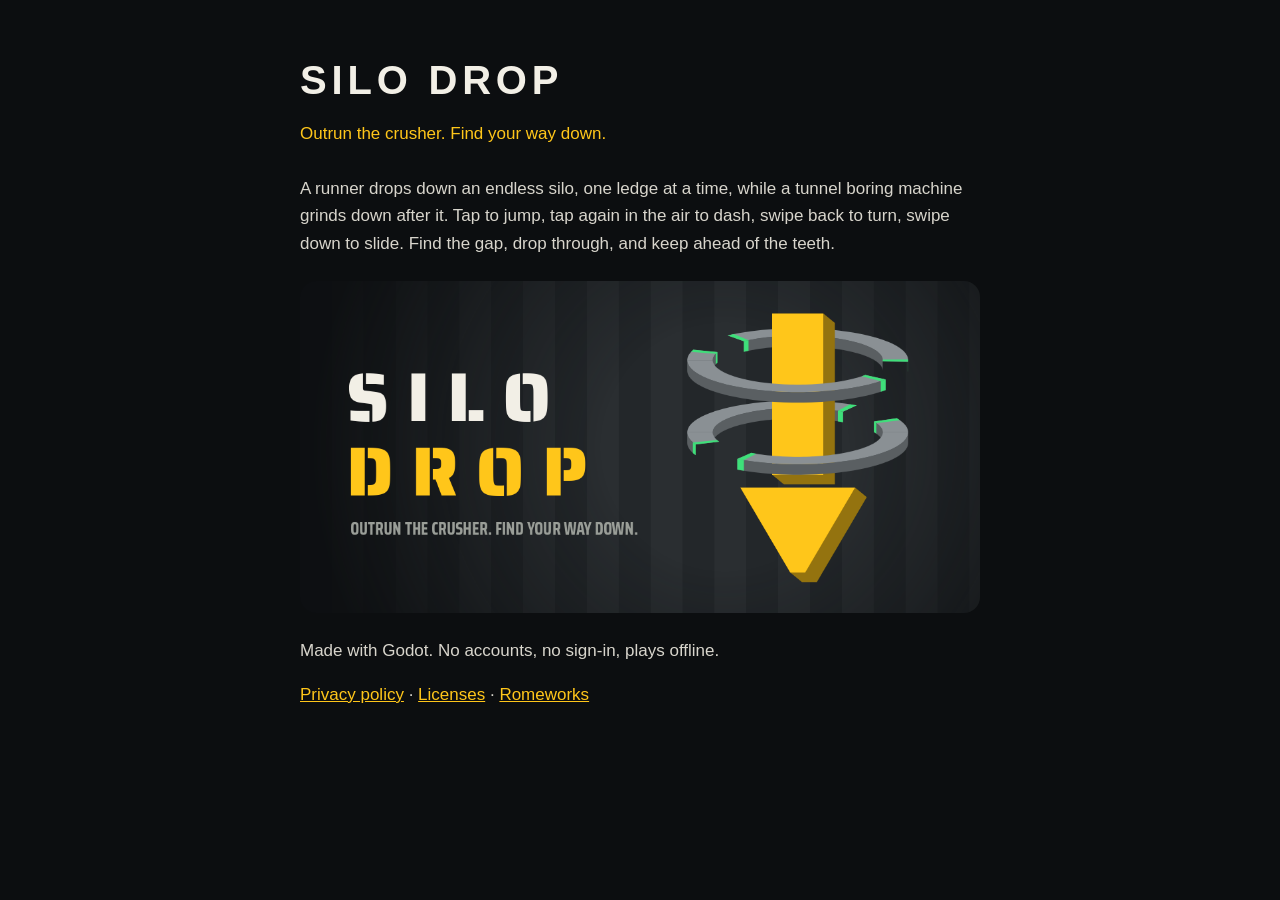
==== silo-drop/index.html @ 6fa35ae4 "Add Silo Drop: its page, privacy policy and licenses silo-drop/ is copied from docs/ in the silo-dro" ====
<!doctype html>
<html lang="en">
<head>
<meta charset="utf-8">
<meta name="viewport" content="width=device-width, initial-scale=1">
<title>Silo Drop</title>
<meta name="description" content="Silo Drop: a one-thumb endless descent. Outrun the crusher and find your way down.">
<style>
  body { margin: 0; padding: 48px 20px 64px; background: #0c0e10; color: #f2efe6;
         font: 17px/1.6 -apple-system, "Segoe UI", Roboto, "Noto Sans", sans-serif; }
  main { max-width: 680px; margin: 0 auto; }
  h1 { font-size: 40px; margin: 0 0 8px; letter-spacing: 0.12em; }
  .tag { color: #ffc61a; margin: 0 0 28px; }
  p { color: #d8d5cc; }
  a { color: #ffc61a; }
  img { max-width: 100%; border-radius: 16px; display: block; margin: 24px 0; }
</style>
</head>
<body>
<main>
  <h1>SILO DROP</h1>
  <p class="tag">Outrun the crusher. Find your way down.</p>
  <p>A runner drops down an endless silo, one ledge at a time, while a tunnel
  boring machine grinds down after it. Tap to jump, tap again in the air to
  dash, swipe back to turn, swipe down to slide. Find the gap, drop through,
  and keep ahead of the teeth.</p>
  <img src="feature.png" alt="Silo Drop: an arrow dropping through the gaps of two rings" width="680">
  <p>Made with Godot. No accounts, no sign-in, plays offline.</p>
  <p><a href="privacy.html">Privacy policy</a> · <a href="licenses.html">Licenses</a> · <a href="../">Romeworks</a></p>
</main>
</body>
</html>
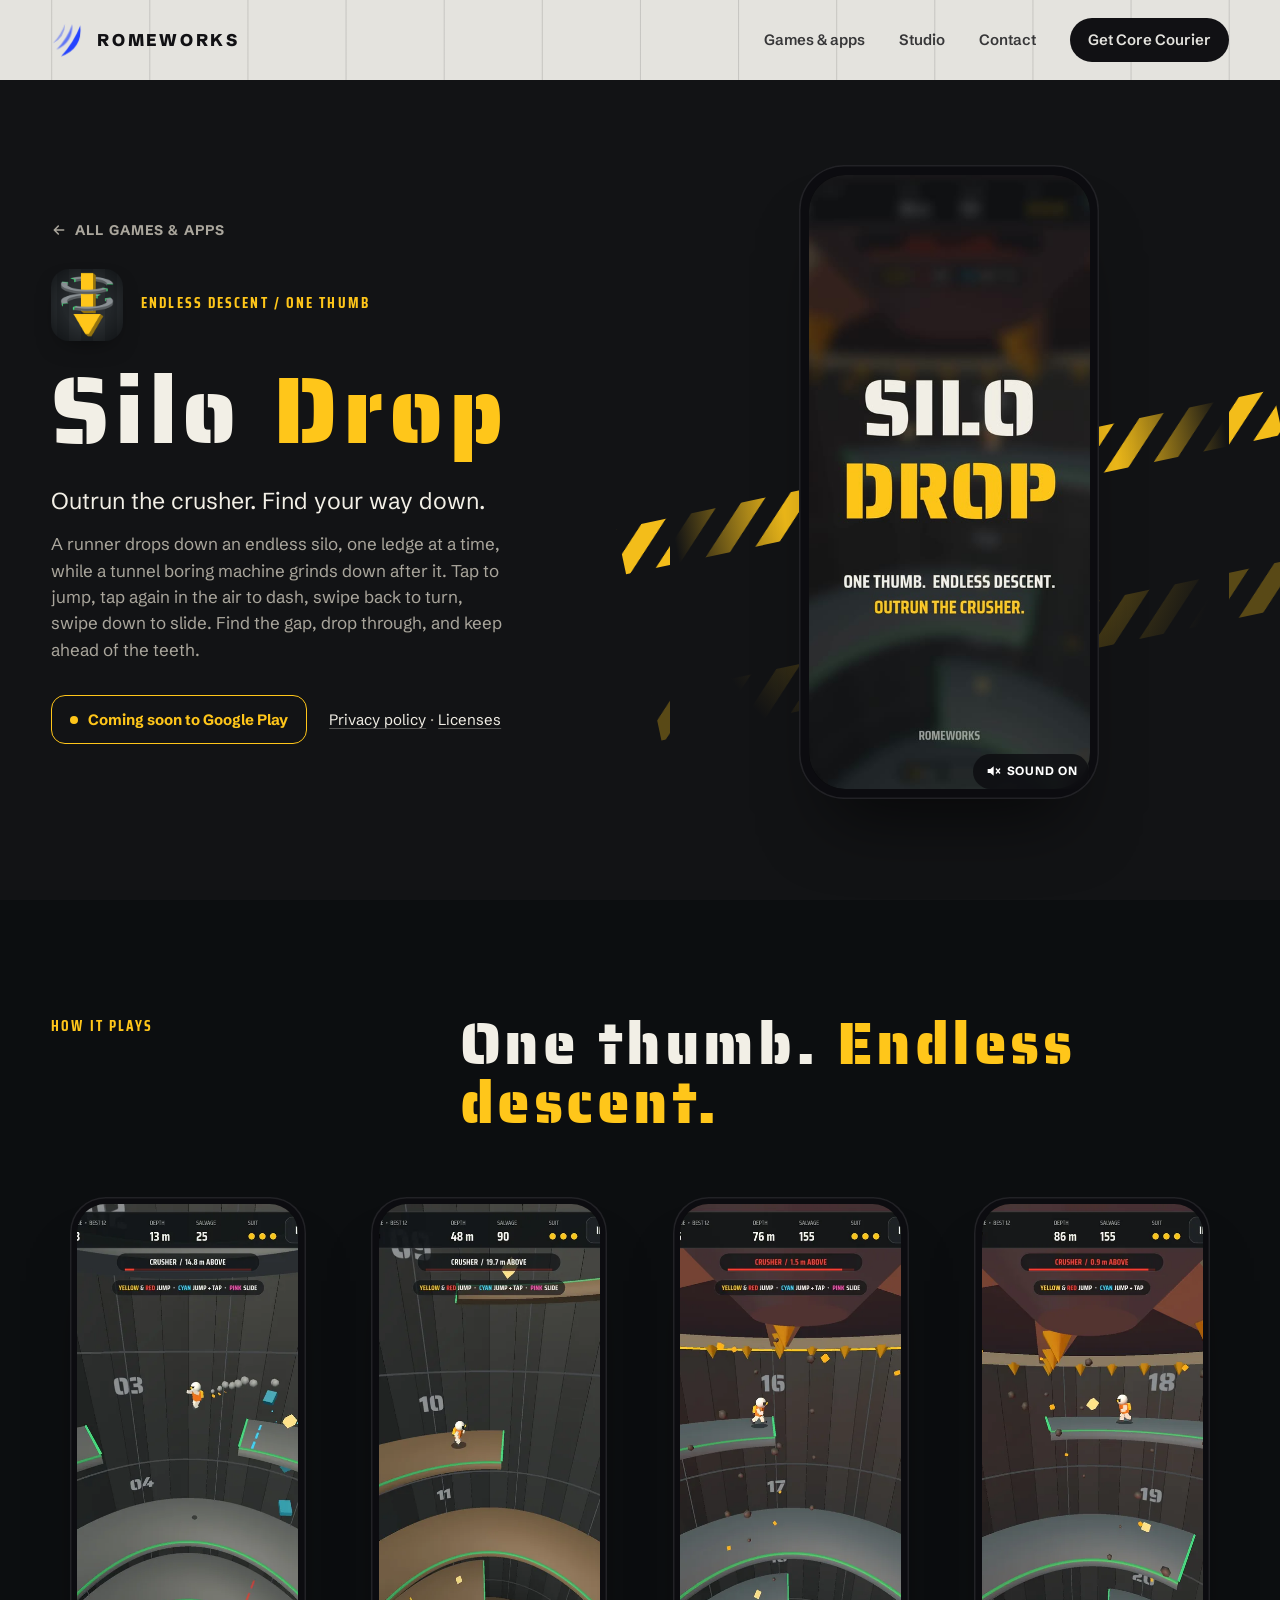
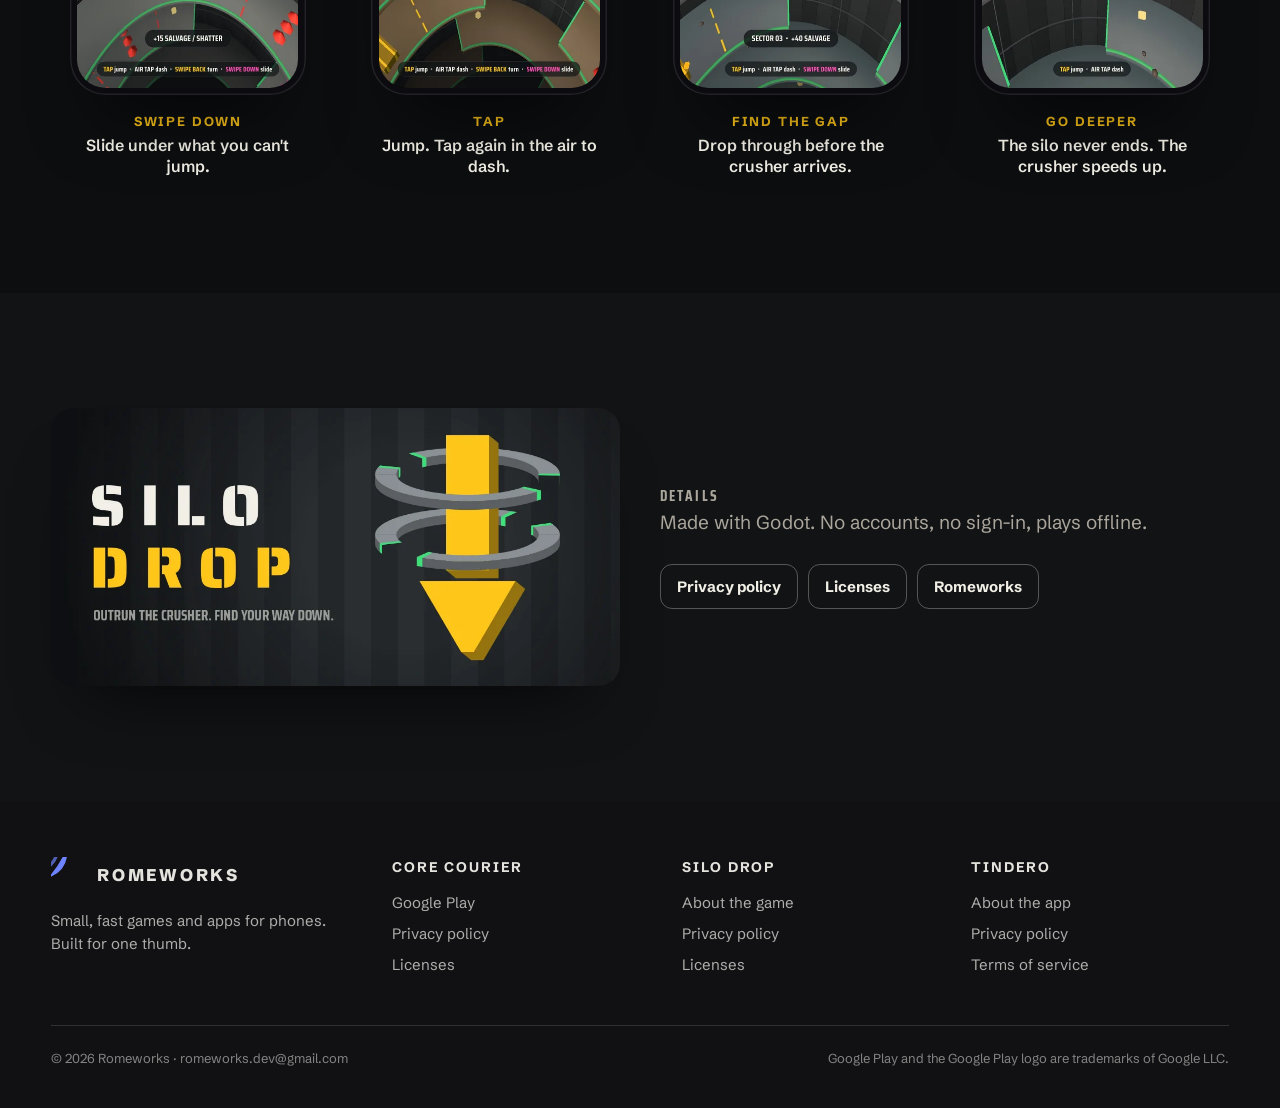
==== commit 5226487b: "Redesign the Romeworks site: Concrete & Cobalt studio look New homepage with an animated hero, Core " ====
--- a/silo-drop/index.html
+++ b/silo-drop/index.html
@@ -5,28 +5,173 @@
 <meta name="viewport" content="width=device-width, initial-scale=1">
 <title>Silo Drop</title>
 <meta name="description" content="Silo Drop: a one-thumb endless descent. Outrun the crusher and find your way down.">
-<style>
-  body { margin: 0; padding: 48px 20px 64px; background: #0c0e10; color: #f2efe6;
-         font: 17px/1.6 -apple-system, "Segoe UI", Roboto, "Noto Sans", sans-serif; }
-  main { max-width: 680px; margin: 0 auto; }
-  h1 { font-size: 40px; margin: 0 0 8px; letter-spacing: 0.12em; }
-  .tag { color: #ffc61a; margin: 0 0 28px; }
-  p { color: #d8d5cc; }
-  a { color: #ffc61a; }
-  img { max-width: 100%; border-radius: 16px; display: block; margin: 24px 0; }
-</style>
+<link rel="canonical" href="https://romeworks.github.io/silo-drop/">
+<meta name="theme-color" content="#121315">
+<link rel="icon" href="../assets/img/sd/icon.png" type="image/png">
+<meta property="og:type" content="website">
+<meta property="og:site_name" content="Romeworks">
+<meta property="og:title" content="Silo Drop: outrun the crusher">
+<meta property="og:description" content="A one-thumb endless descent. Find the gap, drop through, and keep ahead of the teeth. Coming soon to Google Play.">
+<meta property="og:url" content="https://romeworks.github.io/silo-drop/">
+<meta property="og:image" content="https://romeworks.github.io/assets/img/og-silo-drop.png">
+<meta property="og:image:width" content="1200">
+<meta property="og:image:height" content="630">
+<meta name="twitter:card" content="summary_large_image">
+<link rel="stylesheet" href="../assets/site.css">
+<script src="../assets/site.js" defer></script>
 </head>
 <body>
-<main>
-  <h1>SILO DROP</h1>
-  <p class="tag">Outrun the crusher. Find your way down.</p>
-  <p>A runner drops down an endless silo, one ledge at a time, while a tunnel
-  boring machine grinds down after it. Tap to jump, tap again in the air to
-  dash, swipe back to turn, swipe down to slide. Find the gap, drop through,
-  and keep ahead of the teeth.</p>
-  <img src="feature.png" alt="Silo Drop: an arrow dropping through the gaps of two rings" width="680">
-  <p>Made with Godot. No accounts, no sign-in, plays offline.</p>
-  <p><a href="privacy.html">Privacy policy</a> · <a href="licenses.html">Licenses</a> · <a href="../">Romeworks</a></p>
+<svg width="0" height="0" style="position:absolute" aria-hidden="true">
+  <symbol id="mark" viewBox="112 112 288 300">
+    <path fill="currentColor" fill-opacity="0.42" d="M230 125Q229 239 127 290Q197 219 230 125Z"/>
+    <path fill="currentColor" fill-opacity="0.68" d="M292 130Q299 283 158 343Q250 252 292 130Z"/>
+    <path fill="currentColor" d="M360 140Q381 334 197 400Q303 286 360 140Z"/>
+  </symbol>
+  <symbol id="arrow" viewBox="0 0 24 24">
+    <path d="M5 12h13M13 6l6 6-6 6" fill="none" stroke="currentColor" stroke-width="2.4" stroke-linecap="round" stroke-linejoin="round"/>
+  </symbol>
+  <symbol id="sound-off" viewBox="0 0 24 24">
+    <path d="M4 9h4l5-4v14l-5-4H4z" fill="currentColor"/><path d="M17 9l5 6M22 9l-5 6" stroke="currentColor" stroke-width="2" stroke-linecap="round"/>
+  </symbol>
+  <symbol id="sound-on" viewBox="0 0 24 24">
+    <path d="M4 9h4l5-4v14l-5-4H4z" fill="currentColor"/><path d="M16.5 8.5a5 5 0 0 1 0 7M19 6a8.5 8.5 0 0 1 0 12" fill="none" stroke="currentColor" stroke-width="2" stroke-linecap="round"/>
+  </symbol>
+</svg>
+
+<header class="nav">
+  <div class="wrap">
+    <a class="brand" href="../" aria-label="Romeworks home">
+      <svg class="mark mark-anim" viewBox="112 112 288 300" aria-hidden="true">
+        <path fill="currentColor" fill-opacity="0.42" d="M230 125Q229 239 127 290Q197 219 230 125Z"/>
+        <path fill="currentColor" fill-opacity="0.68" d="M292 130Q299 283 158 343Q250 252 292 130Z"/>
+        <path fill="currentColor" d="M360 140Q381 334 197 400Q303 286 360 140Z"/>
+      </svg>ROMEWORKS</a>
+    <button class="menu-btn" aria-label="Menu" aria-expanded="false" aria-controls="links"><i></i></button>
+    <nav class="links" id="links" aria-label="Main">
+      <a href="../#work">Games &amp; apps</a>
+      <a href="../#studio">Studio</a>
+      <a href="../#contact">Contact</a>
+      <a class="pill" href="https://play.google.com/store/apps/details?id=core.courier">Get Core Courier</a>
+    </nav>
+  </div>
+</header>
+
+<main class="theme-sd">
+<section class="page-hero">
+  <div class="wrap">
+    <div class="p-copy">
+      <a class="back rise" href="../#silo-drop"><svg aria-hidden="true"><use href="#arrow"/></svg>All games &amp; apps</a>
+      <div class="p-head rise" style="--d:.1s">
+        <img class="p-icon" src="../assets/img/sd/icon.png" alt="Silo Drop icon" width="72" height="72">
+        <p class="p-kicker">Endless descent / One thumb</p>
+      </div>
+      <h1 class="p-title rise" style="--d:.18s;margin-top:22px">Silo <span>Drop</span></h1>
+      <p class="p-lede rise" style="--d:.28s">Outrun the crusher. Find your way down.</p>
+      <p class="p-body rise" style="--d:.36s">A runner drops down an endless silo, one ledge at a time, while a tunnel
+        boring machine grinds down after it. Tap to jump, tap again in the air to
+        dash, swipe back to turn, swipe down to slide. Find the gap, drop through,
+        and keep ahead of the teeth.</p>
+      <div class="p-actions rise" style="--d:.46s">
+        <span class="soon-pill">Coming soon to Google Play</span>
+        <p class="p-links"><a href="privacy.html">Privacy policy</a> · <a href="licenses.html">Licenses</a></p>
+      </div>
+    </div>
+    <div class="p-media">
+      <div class="hazard"></div><div class="hazard two"></div>
+      <div class="phone rise" style="--w:300px;--d:.2s">
+        <div class="screen">
+          <video id="sd-trailer" muted loop playsinline preload="metadata" poster="../assets/img/sd/trailer-poster.jpg" data-inview aria-label="Silo Drop trailer">
+            <source src="../assets/video/silo-drop-trailer.mp4" type="video/mp4">
+          </video>
+        </div>
+        <button class="sound" data-sound="sd-trailer" aria-pressed="false">
+          <svg class="off-icon" aria-hidden="true"><use href="#sound-off"/></svg><svg class="on-icon" aria-hidden="true"><use href="#sound-on"/></svg><span class="label">Sound on</span>
+        </button>
+      </div>
+    </div>
+  </div>
+</section>
+
+<section class="band" style="--b-bg:#0c0e10">
+  <div class="wrap">
+    <header class="band-head" data-reveal>
+      <p class="p-kicker">How it plays</p>
+      <h2>One thumb. <span>Endless descent.</span></h2>
+    </header>
+    <div class="gallery" style="--n:4">
+      <figure data-reveal style="--d:0s">
+        <div class="phone"><div class="screen"><img src="../assets/img/sd/ledge.webp" alt="The runner on a ledge, with a sign that says swipe to slide" width="540" height="960" loading="lazy"></div></div>
+        <figcaption><b>Swipe down</b>Slide under what you can't jump.</figcaption>
+      </figure>
+      <figure data-reveal style="--d:.08s">
+        <div class="phone"><div class="screen"><img src="../assets/img/sd/jump.webp" alt="The runner mid-jump, with a sign that says tap to jump" width="540" height="960" loading="lazy"></div></div>
+        <figcaption><b>Tap</b>Jump. Tap again in the air to dash.</figcaption>
+      </figure>
+      <figure data-reveal style="--d:.16s">
+        <div class="phone"><div class="screen"><img src="../assets/img/sd/crusher.webp" alt="The crusher's teeth grinding down the silo above the runner" width="540" height="960" loading="lazy"></div></div>
+        <figcaption><b>Find the gap</b>Drop through before the crusher arrives.</figcaption>
+      </figure>
+      <figure data-reveal style="--d:.24s">
+        <div class="phone"><div class="screen"><img src="../assets/img/sd/teeth.webp" alt="The runner deep in the silo with the crusher close behind" width="540" height="960" loading="lazy"></div></div>
+        <figcaption><b>Go deeper</b>The silo never ends. The crusher speeds up.</figcaption>
+      </figure>
+    </div>
+  </div>
+</section>
+
+<section class="band" style="--b-bg:#121315">
+  <div class="wrap closing">
+    <img class="banner" data-reveal src="../assets/img/sd/feature.webp" alt="Silo Drop: an arrow dropping through the gaps of two rings" width="1024" height="500" loading="lazy">
+    <div data-reveal style="--d:.1s">
+      <p class="p-kicker">Details</p>
+      <p>Made with Godot. No accounts, no sign-in, plays offline.</p>
+      <div class="links-row">
+        <a href="privacy.html">Privacy policy</a>
+        <a href="licenses.html">Licenses</a>
+        <a href="../">Romeworks</a>
+      </div>
+    </div>
+  </div>
+</section>
 </main>
+
+<footer class="foot">
+  <div class="wrap">
+    <div class="top">
+      <div>
+        <a class="brand" href="../"><svg class="mark" viewBox="112 112 288 300" aria-hidden="true"><use href="#mark"/></svg>ROMEWORKS</a>
+        <p style="margin:16px 0 0;max-width:34ch">Small, fast games and apps for phones. Built for one thumb.</p>
+      </div>
+      <div>
+        <h3>Core Courier</h3>
+        <ul>
+          <li><a href="https://play.google.com/store/apps/details?id=core.courier">Google Play</a></li>
+          <li><a href="https://romeonombrejr.github.io/core-courier-site/privacy.html">Privacy policy</a></li>
+          <li><a href="https://romeonombrejr.github.io/core-courier-site/licenses.html">Licenses</a></li>
+        </ul>
+      </div>
+      <div>
+        <h3>Silo Drop</h3>
+        <ul>
+          <li><a href="./">About the game</a></li>
+          <li><a href="privacy.html">Privacy policy</a></li>
+          <li><a href="licenses.html">Licenses</a></li>
+        </ul>
+      </div>
+      <div>
+        <h3>Tindero</h3>
+        <ul>
+          <li><a href="../tindero/">About the app</a></li>
+          <li><a href="../tindero/privacy.html">Privacy policy</a></li>
+          <li><a href="../tindero/terms.html">Terms of service</a></li>
+        </ul>
+      </div>
+    </div>
+    <div class="legal">
+      <span>© <span data-year>2026</span> Romeworks · <a href="mailto:romeworks.dev@gmail.com">romeworks.dev@gmail.com</a></span>
+      <span>Google Play and the Google Play logo are trademarks of Google LLC.</span>
+    </div>
+  </div>
+</footer>
 </body>
 </html>
--- a/assets/site.css
+++ b/assets/site.css
@@ -0,0 +1,441 @@
+/* Romeworks studio site. Concrete & Cobalt; each product card wears its own palette. */
+@import url("fonts/fonts.css");
+
+:root {
+  --bg: #e4e3de;
+  --bg-2: #d8d7d1;
+  --ink: #111114;
+  --muted: #4f4f57;
+  --line: rgba(17, 17, 20, 0.14);
+  --line-2: rgba(17, 17, 20, 0.3);
+  --cobalt: #2443ff;
+  --cobalt-deep: #1a30d6;
+  --font: "Schibsted Grotesk", system-ui, -apple-system, "Segoe UI", Roboto, sans-serif;
+  --pad: clamp(16px, 4vw, 56px);
+  --nav-h: 80px;
+  --ticker-h: 64px;
+  --ease: cubic-bezier(0.2, 0.7, 0.1, 1);
+  color-scheme: light;
+}
+
+* { box-sizing: border-box; }
+html { scroll-behavior: smooth; scroll-padding-top: var(--nav-h); -webkit-text-size-adjust: 100%; }
+body { margin: 0; background: var(--bg); color: var(--ink); font: 17px/1.55 var(--font); overflow-x: hidden; }
+img, video, svg { display: block; max-width: 100%; }
+a { color: inherit; }
+button { font: inherit; color: inherit; }
+::selection { background: var(--cobalt); color: #fff; }
+:focus-visible { outline: 3px solid var(--cobalt); outline-offset: 3px; border-radius: 6px; }
+.sr-only { position: absolute; width: 1px; height: 1px; overflow: hidden; clip: rect(0 0 0 0); white-space: nowrap; }
+
+/* Swiss column rules behind everything on concrete. */
+body::before { content: ""; position: fixed; inset: 0; z-index: -1; pointer-events: none;
+  background: linear-gradient(90deg, var(--line) 1px, transparent 1px) var(--pad) 0 / calc((100% - 2 * var(--pad)) / 12) 100%; }
+@media (max-width: 700px) {
+  body::before { background-size: calc((100% - 2 * var(--pad)) / 4) 100%; }
+}
+
+.wrap { width: 100%; max-width: 1440px; margin: 0 auto; padding: 0 var(--pad); }
+
+/* ---------- Mark ---------- */
+.mark path { transform-box: fill-box; transform-origin: 0% 100%; }
+.mark-anim path { animation: swipe 0.75s var(--ease) both; }
+.mark-anim path:nth-child(1) { animation-delay: 0.05s; }
+.mark-anim path:nth-child(2) { animation-delay: 0.14s; }
+.mark-anim path:nth-child(3) { animation-delay: 0.23s; }
+@keyframes swipe { from { opacity: 0; transform: translate(-40%, 30%) scale(0.4) rotate(-12deg); } }
+
+/* ---------- Nav ---------- */
+.nav { position: sticky; top: 0; z-index: 50; height: var(--nav-h); transition: background 0.3s, box-shadow 0.3s; }
+.nav .wrap { height: 100%; display: flex; align-items: center; justify-content: space-between; gap: 24px; }
+.nav.scrolled { background: rgba(228, 227, 222, 0.86); backdrop-filter: blur(14px); -webkit-backdrop-filter: blur(14px);
+  box-shadow: 0 1px 0 var(--line); }
+.brand { display: flex; align-items: center; gap: 12px; text-decoration: none; font-weight: 800; font-size: 17px; letter-spacing: 0.16em; }
+.brand .mark { width: 34px; height: 36px; color: var(--cobalt); }
+.links { display: flex; align-items: center; gap: 34px; font-weight: 600; font-size: 15px; }
+.links a { text-decoration: none; opacity: 0.82; position: relative; }
+.links a:not(.pill)::after { content: ""; position: absolute; left: 0; right: 0; bottom: -4px; height: 2px; background: var(--cobalt);
+  transform: scaleX(0); transform-origin: left; transition: transform 0.35s var(--ease); }
+.links a:not(.pill):hover { opacity: 1; }
+.links a:not(.pill):hover::after { transform: scaleX(1); }
+.pill { opacity: 1 !important; background: var(--ink); color: var(--bg); padding: 10px 18px; border-radius: 999px; transition: background 0.25s; }
+.pill:hover { background: var(--cobalt); color: #fff; }
+.menu-btn { display: none; width: 44px; height: 44px; border-radius: 12px; border: 1.5px solid var(--line-2); background: transparent;
+  align-items: center; justify-content: center; cursor: pointer; }
+.menu-btn i, .menu-btn i::before { display: block; width: 18px; height: 2px; background: var(--ink); transition: transform 0.3s var(--ease); }
+.menu-btn i { position: relative; transform: translateY(-3px); }
+.menu-btn i::before { content: ""; position: absolute; top: 6px; }
+.nav.open .menu-btn i { transform: rotate(45deg); }
+.nav.open .menu-btn i::before { transform: translateY(-6px) rotate(-90deg); }
+@media (max-width: 860px) {
+  :root { --nav-h: 68px; }
+  .menu-btn { display: flex; }
+  .links { position: absolute; top: var(--nav-h); left: 0; right: 0; flex-direction: column; align-items: stretch; gap: 0;
+    padding: 8px var(--pad) 20px; background: rgba(228, 227, 222, 0.97); backdrop-filter: blur(14px); -webkit-backdrop-filter: blur(14px);
+    box-shadow: 0 12px 24px -16px rgba(0, 0, 0, 0.3); font-size: 20px;
+    opacity: 0; visibility: hidden; transform: translateY(-8px); transition: opacity 0.25s, transform 0.3s var(--ease), visibility 0.3s; }
+  .links a { padding: 14px 0; border-bottom: 1px solid var(--line); }
+  .links .pill { margin-top: 16px; text-align: center; border-bottom: 0; }
+  .nav.open { background: rgba(228, 227, 222, 0.97); }
+  .nav.open .links { opacity: 1; visibility: visible; transform: none; }
+}
+
+/* ---------- Buttons ---------- */
+.btn { display: inline-flex; align-items: center; gap: 12px; padding: 14px 22px; border-radius: 16px; font-weight: 700; font-size: 17px;
+  text-decoration: none; transition: transform 0.25s var(--ease), background 0.25s, box-shadow 0.25s; }
+.btn:hover { transform: translateY(-2px); }
+.btn .arrow { width: 18px; height: 18px; transition: transform 0.25s var(--ease); }
+.btn:hover .arrow { transform: translateX(4px); }
+.btn img { width: 36px; height: 36px; border-radius: 9px; }
+.btn-primary { background: var(--cobalt); color: #fff; padding: 12px 22px 12px 12px; box-shadow: 0 12px 28px -14px rgba(36, 67, 255, 0.8); }
+.btn-primary:hover { background: var(--cobalt-deep); }
+.btn-ghost { border: 1.5px solid var(--line-2); }
+.btn-ghost:hover { border-color: var(--ink); }
+
+/* ---------- Phones ---------- */
+.phone { --w: 260px; position: relative; width: var(--w); aspect-ratio: 9 / 19; padding: calc(var(--w) * 0.032);
+  border-radius: calc(var(--w) * 0.15); background: #0c0c10;
+  box-shadow: 0 50px 70px -34px rgba(0, 0, 0, 0.6), inset 0 0 0 1.5px rgba(255, 255, 255, 0.09); }
+.phone > .screen { position: relative; width: 100%; height: 100%; overflow: hidden; border-radius: calc(var(--w) * 0.12); background: #000; }
+.screen > img, .screen > video { position: absolute; inset: 0; width: 100%; height: 100%; object-fit: cover; }
+.chip { position: absolute; left: 50%; bottom: -20px; transform: translateX(-50%); white-space: nowrap; display: inline-flex; align-items: center;
+  gap: 8px; padding: 6px 14px 6px 6px; border-radius: 999px; font-weight: 700; font-size: 12px; letter-spacing: 0.1em; text-transform: uppercase;
+  background: var(--ink); color: var(--bg); box-shadow: 0 10px 24px -10px rgba(0, 0, 0, 0.5); }
+.chip img { width: 24px; height: 24px; border-radius: 7px; }
+.chip.live { background: var(--cobalt); color: #fff; }
+
+/* ---------- Hero ---------- */
+.hero { position: relative; }
+.hero .wrap { display: grid; grid-template-columns: 0.95fr 1.15fr; gap: 16px; align-items: center;
+  min-height: clamp(600px, calc(var(--vh, 100svh) - var(--nav-h) - var(--ticker-h)), 860px); padding-top: 8px; padding-bottom: 40px; }
+.eyebrow { display: inline-flex; align-items: center; gap: 12px; margin: 0; font-weight: 700; font-size: 13px; letter-spacing: 0.18em;
+  text-transform: uppercase; color: var(--muted); }
+.eyebrow::before { content: ""; width: 30px; height: 2px; background: var(--cobalt); }
+.hero h1 { font-weight: 900; font-size: clamp(58px, 7vw, 104px); line-height: 0.9; letter-spacing: -0.05em; margin: 22px 0 26px; }
+.hero h1 .line { display: block; overflow: hidden; padding-bottom: 0.06em; }
+.hero h1 .line > span { display: block; animation: lineUp 1s var(--ease) both; animation-delay: var(--d, 0s); }
+.hero h1 em { font-style: normal; color: var(--cobalt); white-space: nowrap; }
+@keyframes lineUp { from { transform: translateY(105%); } }
+.lede { font-size: 20px; line-height: 1.5; max-width: 31ch; margin: 0; color: var(--muted); }
+.ctas { display: flex; flex-wrap: wrap; gap: 14px; margin-top: 36px; }
+.rise { animation: rise 0.9s var(--ease) both; animation-delay: var(--d, 0s); }
+@keyframes rise { from { opacity: 0; transform: translateY(24px); } }
+
+.stage { position: relative; height: 620px; }
+.stage .block { position: absolute; left: 50%; top: 150px; width: 560px; height: 470px; margin-left: -280px; background: var(--cobalt);
+  transform-origin: 50% 100%; animation: grow 1.1s var(--ease) 0.25s both; }
+@keyframes grow { from { transform: scaleY(0); } }
+.layer { position: absolute; transform: translate3d(calc(var(--mx, 0) * var(--depth, 10px)), calc(var(--my, 0) * var(--depth, 10px)), 0);
+  transition: transform 0.6s var(--ease); }
+.layer .phone { animation: phoneIn 1.1s var(--ease) both, float 6s ease-in-out infinite; animation-delay: var(--d, 0s), calc(var(--d, 0s) + 1.1s); }
+@keyframes phoneIn { from { opacity: 0; translate: 0 80px; } }
+@keyframes float { 50% { translate: 0 -10px; } }
+.layer.sd { left: 18px; top: 118px; --depth: 14px; }
+.layer.sd .phone { --w: 222px; rotate: -5deg; --d: 0.35s; }
+.layer.cc { left: 50%; top: 12px; margin-left: -126px; z-index: 3; --depth: 6px; }
+.layer.cc .phone { --w: 252px; --d: 0.2s; }
+.layer.td { right: 18px; top: 66px; --depth: 18px; }
+.layer.td .phone { --w: 222px; rotate: 5deg; --d: 0.5s; }
+
+/* ---------- Ticker ---------- */
+.ticker { height: var(--ticker-h); overflow: hidden; display: flex; align-items: center; background: var(--ink); color: var(--bg);
+  font-weight: 900; font-size: 19px; letter-spacing: 0.04em; text-transform: uppercase; white-space: nowrap; }
+.ticker-track { display: flex; width: max-content; animation: marquee 38s linear infinite; }
+.ticker:hover .ticker-track { animation-play-state: paused; }
+.ticker-track span { display: inline-flex; align-items: center; gap: 26px; padding-right: 26px; }
+.ticker-track a { text-decoration: none; }
+.ticker-track a:hover { color: #fff; text-decoration: underline; text-decoration-color: var(--cobalt); text-underline-offset: 5px; }
+.ticker .mark { width: 20px; height: 22px; color: var(--cobalt); }
+@keyframes marquee { to { transform: translateX(-50%); } }
+
+/* ---------- Sections ---------- */
+.section { padding: clamp(80px, 10vw, 140px) 0 0; }
+.sec-head { display: grid; grid-template-columns: 1fr 2fr; gap: 24px; align-items: end; border-top: 2px solid var(--ink); padding-top: 18px;
+  margin-bottom: clamp(32px, 4vw, 56px); }
+.sec-tag { display: flex; gap: 14px; align-items: baseline; font-weight: 700; font-size: 13px; letter-spacing: 0.16em; text-transform: uppercase;
+  color: var(--muted); align-self: start; }
+.sec-tag b { color: var(--cobalt); font-size: 15px; }
+.sec-head h2 { margin: 0; font-weight: 900; font-size: clamp(40px, 5.4vw, 80px); line-height: 0.95; letter-spacing: -0.045em; }
+.sec-head h2 em { font-style: normal; color: var(--cobalt); }
+@media (max-width: 700px) { .sec-head { grid-template-columns: 1fr; gap: 14px; } }
+
+.js [data-reveal] { opacity: 0; transform: translateY(32px); transition: opacity 0.9s var(--ease), transform 0.9s var(--ease);
+  transition-delay: var(--d, 0s); }
+.js [data-reveal].in { opacity: 1; transform: none; }
+
+/* ---------- Product cards ---------- */
+.product { position: relative; isolation: isolate; overflow: hidden; display: grid; grid-template-columns: 1.05fr 1fr; border-radius: 32px;
+  background: var(--p-bg); color: var(--p-ink); min-height: 660px; }
+.product + .product { margin-top: 28px; }
+.product.flip { grid-template-columns: 1fr 1.05fr; }
+.product.flip .p-copy { order: 2; }
+.product > *, .page-hero .wrap > * { min-width: 0; }
+.p-copy { position: relative; z-index: 2; padding: clamp(28px, 4.5vw, 64px); display: flex; flex-direction: column; justify-content: center; }
+.p-media { position: relative; min-height: 560px; display: flex; align-items: center; justify-content: center; padding: 48px 24px; }
+.p-head { display: flex; align-items: center; gap: 18px; }
+.p-icon { width: 72px; height: 72px; border-radius: 18px; box-shadow: 0 10px 24px -12px rgba(0, 0, 0, 0.6); }
+.p-kicker { margin: 0 0 4px; font-weight: 700; font-size: 13px; letter-spacing: 0.16em; text-transform: uppercase; color: var(--p-accent); }
+.p-title { margin: 0; font-family: var(--p-display); font-weight: var(--p-display-w, 700); font-size: clamp(40px, 4.4vw, 60px); line-height: 1;
+  letter-spacing: var(--p-display-t, 0); }
+.p-lede { font-size: 21px; line-height: 1.45; margin: 26px 0 0; max-width: 34ch; }
+.p-body { color: var(--p-muted); margin: 14px 0 0; max-width: 46ch; }
+.p-points { list-style: none; padding: 0; margin: 26px 0 0; display: grid; gap: 10px; color: var(--p-muted); max-width: 48ch; }
+.p-points li { display: grid; grid-template-columns: 22px 1fr; gap: 10px; }
+.p-points li::before { content: ""; width: 10px; height: 10px; margin-top: 8px; border-radius: 3px; background: var(--p-accent); }
+.p-points b { color: var(--p-ink); }
+.p-actions { display: flex; flex-wrap: wrap; align-items: center; gap: 12px 22px; margin-top: 32px; }
+.play-badge { display: block; margin: -14px; transition: transform 0.25s var(--ease); }
+.play-badge:hover { transform: translateY(-2px); }
+.play-badge img { width: 200px; height: auto; }
+.soon-pill { display: inline-flex; align-items: center; gap: 10px; padding: 12px 18px; border-radius: 14px; border: 1.5px solid var(--p-accent);
+  color: var(--p-accent); font-weight: 700; font-size: 15px; }
+.soon-pill::before { content: ""; width: 8px; height: 8px; border-radius: 50%; background: currentColor; animation: pulse 1.8s ease-in-out infinite; }
+@keyframes pulse { 50% { opacity: 0.25; } }
+.p-links { margin: 0; font-size: 15px; color: var(--p-muted); }
+.p-links a { color: var(--p-ink); text-underline-offset: 3px; text-decoration-color: var(--p-line); }
+.p-links a:hover { text-decoration-color: var(--p-accent); }
+@media (max-width: 960px) {
+  .product, .product.flip { grid-template-columns: 1fr; min-height: 0; }
+  .product.flip .p-copy { order: 0; }
+  .p-media { min-height: 0; padding: 8px 16px 48px; }
+}
+
+/* Core Courier */
+.theme-cc { --p-bg: #0d1f33; --p-ink: #f5f2df; --p-muted: #a9bcc6; --p-accent: #7cf9d5; --p-line: rgba(245, 242, 223, 0.3);
+  --p-display: "Barlow", var(--font); --p-display-w: 500; --p-display-t: 0.04em; }
+.theme-cc .p-title { text-transform: uppercase; }
+.theme-cc .p-media::before { content: ""; position: absolute; width: 520px; height: 520px; border-radius: 50%; background: #16324f; }
+.cycle .screen > img { opacity: 0; transition: opacity 0.7s ease; }
+.cycle .screen > img.on { opacity: 1; }
+.arenas { display: flex; flex-wrap: wrap; gap: 8px; margin-top: 28px; }
+.arena { position: relative; overflow: hidden; display: inline-flex; align-items: center; gap: 8px; padding: 8px 14px; border-radius: 999px;
+  border: 1.5px solid var(--p-line); background: transparent; color: var(--p-muted); font-family: "Barlow", var(--font); font-weight: 600; font-size: 14px;
+  letter-spacing: 0.08em; text-transform: uppercase; cursor: pointer; transition: color 0.3s, border-color 0.3s; }
+.arena::before { content: ""; width: 9px; height: 9px; border-radius: 50%; background: var(--c); }
+.arena::after { content: ""; position: absolute; left: 0; bottom: 0; height: 2px; width: 100%; background: var(--c); transform: scaleX(0); transform-origin: left; }
+.arena.on { color: var(--p-ink); border-color: var(--c); }
+.arena.on::after { animation: progress var(--cycle, 2.8s) linear both; }
+.arenas.paused .arena.on::after { animation: none; transform: scaleX(1); }
+@keyframes progress { to { transform: scaleX(1); } }
+.p-media .phone { z-index: 1; }
+
+/* Silo Drop */
+.theme-sd { --p-bg: #121315; --p-ink: #f2efe6; --p-muted: #aaa69c; --p-accent: #ffc61a; --p-line: rgba(242, 239, 230, 0.3);
+  --p-display: "Saira Stencil One", var(--font); --p-display-w: 400; --p-display-t: 0.06em; }
+.theme-sd .p-kicker { font-family: "Saira Condensed", var(--font); font-size: 15px; letter-spacing: 0.14em; }
+.theme-sd .p-title span { color: #ffc61a; }
+.hazard { position: absolute; left: -10%; right: -10%; height: 46px; top: 50%; margin-top: -23px; transform: rotate(-12deg);
+  background: repeating-linear-gradient(-45deg, #ffc61a 0 18px, #121315 18px 36px); background-size: 50.91px 50.91px;
+  animation: hazard 1.6s linear infinite; opacity: 0.95; }
+.hazard.two { transform: rotate(-12deg) translateY(170px); opacity: 0.3; animation-direction: reverse; }
+@keyframes hazard { to { background-position: 50.91px 0; } }
+.theme-sd .p-media::after { content: ""; position: absolute; inset: 0; background: radial-gradient(closest-side, rgba(18, 19, 21, 0) 60%, #121315); pointer-events: none; }
+.controls { display: grid; grid-template-columns: 1fr 1fr; gap: 8px; margin-top: 26px; max-width: 460px; }
+.controls div { padding: 12px 14px; border-radius: 12px; background: #1d1f22; border: 1px solid rgba(242, 239, 230, 0.08);
+  font-family: "Saira Condensed", var(--font); font-weight: 500; font-size: 16px; color: var(--p-muted); line-height: 1.25; }
+.controls b { display: block; font-weight: 700; font-size: 19px; letter-spacing: 0.04em; text-transform: uppercase; color: #ffc61a; }
+.sound { position: absolute; z-index: 4; right: 10px; bottom: 10px; display: inline-flex; align-items: center; gap: 6px; padding: 8px 12px;
+  border-radius: 999px; border: 0; background: rgba(12, 12, 16, 0.78); color: #fff; font-weight: 700; font-size: 12px; letter-spacing: 0.06em;
+  text-transform: uppercase; cursor: pointer; backdrop-filter: blur(6px); -webkit-backdrop-filter: blur(6px); }
+.sound svg { width: 16px; height: 16px; }
+.sound .on-icon, .sound.unmuted .off-icon { display: none; }
+.sound.unmuted .on-icon { display: block; }
+
+/* Tindero */
+.theme-td { --p-bg: #52237d; --p-ink: #fff8ec; --p-muted: #dccbef; --p-accent: #ffc53d; --p-line: rgba(255, 248, 236, 0.3);
+  --p-display: "Bricolage Grotesque", var(--font); --p-display-w: 800; --p-display-t: -0.02em; }
+.theme-td .p-lede { font-family: "Bricolage Grotesque", var(--font); font-weight: 600; }
+.theme-td .p-media::before { content: ""; position: absolute; width: 640px; height: 640px; right: -180px; bottom: -220px; border-radius: 50%;
+  background: radial-gradient(circle, rgba(255, 197, 61, 0.35), rgba(255, 197, 61, 0) 65%); }
+.price-row { display: flex; flex-wrap: wrap; gap: 8px; margin-top: 24px; }
+.price-row span { padding: 8px 14px; border-radius: 12px; background: rgba(255, 255, 255, 0.1); font-weight: 600; font-size: 15px; }
+.price-row span b { color: var(--p-accent); }
+.fan { position: relative; width: 470px; height: 560px; }
+.fan .phone { position: absolute; --w: 210px; transition: transform 1s var(--ease), rotate 1s var(--ease), translate 1s var(--ease); }
+.fan .f1 { left: 0; top: 70px; rotate: -7deg; }
+.fan .f2 { left: 130px; top: 0; z-index: 2; --w: 224px; }
+.fan .f3 { right: 0; top: 70px; rotate: 7deg; }
+.js .fan:not(.in) .f1 { translate: 130px 0; rotate: 0deg; }
+.js .fan:not(.in) .f3 { translate: -130px 0; rotate: 0deg; }
+.scan-card { position: absolute; z-index: 3; left: 3%; bottom: 36px; width: 270px; border-radius: 20px; overflow: hidden; background: #000;
+  box-shadow: 0 30px 50px -24px rgba(0, 0, 0, 0.7); outline: 4px solid #52237d; }
+.scan-card video, .scan-card img { width: 100%; aspect-ratio: 600 / 376; object-fit: cover; }
+.scan-card p { margin: 0; padding: 8px 12px; background: #fff8ec; color: #2a1240; font-family: "Bricolage Grotesque", var(--font);
+  font-weight: 700; font-size: 14px; }
+
+/* ---------- Studio ---------- */
+.statement { margin: 0; font-weight: 800; font-size: clamp(30px, 3.6vw, 52px); line-height: 1.08; letter-spacing: -0.035em; max-width: 22ch; }
+.statement em { font-style: normal; color: var(--cobalt); }
+.studio-top { display: grid; grid-template-columns: 1fr 2fr; gap: 24px; }
+.studio-top p { margin: 22px 0 0; font-size: 19px; color: var(--muted); max-width: 52ch; }
+.principles { list-style: none; padding: 0; margin: clamp(48px, 6vw, 80px) 0 0; display: grid; grid-template-columns: repeat(4, 1fr);
+  border-top: 1px solid var(--line-2); }
+.principles li { padding: 26px 26px 10px 0; }
+.principles li + li { padding-left: 26px; border-left: 1px solid var(--line-2); }
+.principles .n { display: block; font-weight: 700; font-size: 14px; color: var(--cobalt); letter-spacing: 0.1em; }
+.principles h3 { margin: 40px 0 10px; font-weight: 800; font-size: 26px; letter-spacing: -0.02em; }
+.principles p { margin: 0; color: var(--muted); font-size: 16px; }
+@media (max-width: 960px) {
+  .studio-top { grid-template-columns: 1fr; gap: 0; }
+  .principles { grid-template-columns: 1fr 1fr; }
+  .principles li:nth-child(3) { padding-left: 0; border-left: 0; }
+  .principles li:nth-child(n + 3) { border-top: 1px solid var(--line-2); }
+}
+@media (max-width: 520px) {
+  .principles { grid-template-columns: 1fr; }
+  .principles li, .principles li + li { padding: 22px 0 18px; border-left: 0; }
+  .principles li + li { border-top: 1px solid var(--line-2); }
+  .principles h3 { margin-top: 14px; }
+}
+
+/* ---------- Contact ---------- */
+.contact { position: relative; overflow: hidden; margin-top: clamp(80px, 10vw, 140px); background: var(--cobalt); color: #fff;
+  padding: clamp(72px, 9vw, 130px) 0; }
+.contact .big-mark { position: absolute; right: -60px; top: 50%; width: 560px; height: 580px; margin-top: -290px; color: #fff; opacity: 0.12; }
+.contact .sec-tag { color: rgba(255, 255, 255, 0.75); }
+.contact .sec-tag b { color: #fff; }
+.contact h2 { position: relative; margin: 24px 0 18px; font-weight: 900; font-size: clamp(56px, 9vw, 140px); line-height: 0.88; letter-spacing: -0.055em; }
+.contact p { position: relative; margin: 0; font-size: 20px; color: rgba(255, 255, 255, 0.85); max-width: 40ch; }
+.mail { position: relative; display: inline-flex; align-items: center; gap: 14px; margin-top: 34px; font-weight: 800;
+  font-size: clamp(22px, 3.2vw, 44px); letter-spacing: -0.02em; text-decoration: none; overflow-wrap: anywhere;
+  background: linear-gradient(#fff, #fff) 0 100% / 0 3px no-repeat; transition: background-size 0.45s var(--ease); padding-bottom: 6px; }
+.mail:hover { background-size: 100% 3px; }
+.mail .arrow { width: 0.8em; height: 0.8em; flex: none; transition: transform 0.3s var(--ease); }
+.mail:hover .arrow { transform: translateX(6px); }
+.contact .btn-light { position: relative; margin-top: 34px; background: #fff; color: var(--cobalt); }
+.contact .btn-light:hover { background: var(--ink); color: #fff; }
+.contact-actions { display: flex; flex-wrap: wrap; align-items: center; gap: 12px 26px; }
+
+/* ---------- Footer ---------- */
+.foot { background: var(--ink); color: rgba(228, 227, 222, 0.75); padding: 56px 0 40px; font-size: 15px; }
+.foot .top { display: grid; grid-template-columns: 1.2fr repeat(3, 1fr); gap: 32px; }
+.foot .brand { color: var(--bg); }
+.foot .brand .mark { color: #6e83ff; }
+.foot h3 { margin: 0 0 12px; color: var(--bg); font-size: 14px; letter-spacing: 0.14em; text-transform: uppercase; }
+.foot ul { list-style: none; margin: 0; padding: 0; display: grid; gap: 8px; }
+.foot a { text-decoration: none; }
+.foot a:hover { color: #fff; text-decoration: underline; text-underline-offset: 3px; }
+.foot .legal { margin-top: 48px; padding-top: 22px; border-top: 1px solid rgba(228, 227, 222, 0.15); display: flex; flex-wrap: wrap;
+  justify-content: space-between; gap: 10px 24px; font-size: 13px; color: rgba(228, 227, 222, 0.55); }
+@media (max-width: 860px) { .foot .top { grid-template-columns: 1fr 1fr; } .foot .top > :first-child { grid-column: 1 / -1; } }
+
+/* ---------- Phone-width hero ---------- */
+@media (max-width: 960px) {
+  .hero .wrap { grid-template-columns: 1fr; min-height: 0; padding-top: 18px; gap: 0; }
+  .lede { font-size: 18px; }
+  .stage { height: 440px; margin: 36px auto 10px; width: 100%; max-width: 520px; }
+  .stage .block { width: 82%; height: 250px; top: 100px; margin-left: -41%; }
+  .layer.sd .chip, .layer.td .chip { display: none; }
+  .layer.sd { left: 0; top: 70px; }
+  .layer.td { right: 0; top: 40px; }
+  .layer.cc { margin-left: -86px; top: 0; }
+  .layer.cc .phone { --w: 172px; }
+  .layer.sd .phone, .layer.td .phone { --w: 150px; }
+  .chip { font-size: 10px; letter-spacing: 0.06em; padding: 4px 9px 4px 4px; gap: 6px; bottom: -15px; }
+  .chip img { width: 18px; height: 18px; border-radius: 5px; }
+}
+@media (max-width: 420px) {
+  .stage { height: 390px; }
+  .layer.cc { margin-left: -74px; }
+  .layer.cc .phone { --w: 148px; }
+  .layer.sd .phone, .layer.td .phone { --w: 126px; }
+  .ticker { font-size: 15px; --ticker-h: 52px; }
+  .p-media .phone { --w: 230px !important; }
+  .fan { scale: 0.66; transform-origin: 50% 0; margin-bottom: -190px; }
+  .controls { grid-template-columns: 1fr; }
+}
+@media (min-width: 421px) and (max-width: 960px) {
+  .fan { scale: 0.82; transform-origin: 50% 0; margin-bottom: -100px; }
+}
+@media (max-width: 960px) {
+  .theme-td .p-media { flex-direction: column; }
+  .scan-card { position: relative; left: auto; bottom: auto; width: min(100%, 340px); margin-top: 20px !important; }
+}
+
+/* ---------- Product pages ---------- */
+.page-hero { position: relative; overflow: hidden; isolation: isolate; background: var(--p-bg); color: var(--p-ink); }
+.page-hero .wrap { display: grid; grid-template-columns: 1.05fr 1fr; gap: 32px; align-items: center;
+  min-height: clamp(620px, calc(var(--vh, 100svh) - var(--nav-h)), 900px); padding-top: 40px; padding-bottom: 56px; }
+.page-hero .p-copy { padding: 0; }
+.page-hero .p-title { font-size: clamp(60px, 7.4vw, 112px); }
+.page-hero .p-lede { font-size: clamp(21px, 1.8vw, 26px); }
+.page-hero .p-media { min-height: 620px; padding: 0; }
+.back { display: inline-flex; align-items: center; gap: 8px; margin-bottom: 28px; font-weight: 700; font-size: 14px; letter-spacing: 0.08em;
+  text-transform: uppercase; text-decoration: none; color: var(--p-muted); }
+.back svg { width: 16px; height: 16px; transform: rotate(180deg); }
+.back:hover { color: var(--p-ink); }
+.band { position: relative; padding: clamp(72px, 9vw, 120px) 0; background: var(--b-bg, var(--p-bg)); color: var(--b-ink, var(--p-ink)); }
+.band-head { display: grid; grid-template-columns: 1fr 2fr; gap: 24px; align-items: end; margin-bottom: clamp(36px, 5vw, 64px); }
+.band-head .p-kicker { align-self: start; }
+.band-head h2 { margin: 0; font-family: var(--p-display); font-weight: var(--p-display-w, 700); font-size: clamp(36px, 4.6vw, 68px); line-height: 1;
+  letter-spacing: var(--p-display-t, 0); }
+.band-head h2 span { color: var(--p-accent); }
+@media (max-width: 760px) { .band-head { grid-template-columns: 1fr; gap: 10px; } }
+.gallery { display: grid; grid-template-columns: repeat(var(--n, 4), 1fr); gap: 28px; justify-items: center; }
+.gallery figure { margin: 0; display: grid; justify-items: center; gap: 18px; }
+.gallery .phone { --w: 236px; }
+.gallery figcaption { max-width: 236px; text-align: center; font-weight: 600; font-size: 16px; line-height: 1.35; }
+.gallery figcaption b { display: block; color: var(--p-accent); font-size: 13px; letter-spacing: 0.14em; text-transform: uppercase; margin-bottom: 4px; }
+@media (max-width: 1100px) {
+  .gallery { display: flex; justify-content: flex-start; overflow-x: auto; scroll-snap-type: x mandatory; gap: 20px;
+    margin: 0 calc(-1 * var(--pad)); padding: 4px var(--pad) 18px; scrollbar-width: none; }
+  .gallery::-webkit-scrollbar { display: none; }
+  .gallery figure { scroll-snap-align: center; flex: none; }
+  .gallery .phone { --w: 210px; }
+}
+.cards { display: grid; grid-template-columns: repeat(var(--n, 3), 1fr); gap: 16px; }
+.card { padding: 26px; border-radius: 22px; background: var(--c-bg, rgba(255, 255, 255, 0.06)); border: 1px solid var(--c-line, rgba(255, 255, 255, 0.1)); }
+.card h3 { margin: 0 0 8px; font-family: var(--p-display); font-weight: var(--p-display-w, 700); font-size: 24px; letter-spacing: var(--p-display-t, 0); line-height: 1.1; }
+.card p { margin: 0; color: var(--b-muted, var(--p-muted)); }
+.card .tag { display: inline-block; margin-bottom: 14px; padding: 3px 10px; border-radius: 8px; background: var(--p-accent); color: var(--p-accent-ink, #111);
+  font-weight: 700; font-size: 13px; }
+@media (max-width: 900px) { .cards { grid-template-columns: 1fr; } }
+.closing { display: grid; grid-template-columns: 1fr 1fr; gap: 40px; align-items: center; }
+.closing p { margin: 0; font-size: 19px; color: var(--b-muted, var(--p-muted)); max-width: 52ch; }
+.closing .links-row { display: flex; flex-wrap: wrap; gap: 10px; margin-top: 26px; }
+.closing .links-row a { padding: 10px 16px; border-radius: 12px; border: 1.5px solid var(--b-line, var(--p-line)); text-decoration: none; font-weight: 700; font-size: 15px; }
+.closing .links-row a:hover { border-color: var(--p-accent); }
+.banner { width: 100%; height: auto; border-radius: 22px; box-shadow: 0 40px 70px -40px rgba(0, 0, 0, 0.8); }
+@media (max-width: 960px) {
+  .page-hero .wrap { grid-template-columns: 1fr; min-height: 0; padding-top: 28px; }
+  .page-hero .p-media { min-height: 0; padding: 12px 0 0; }
+  .closing { grid-template-columns: 1fr; }
+}
+
+/* ---------- Legal pages ---------- */
+.doc { background: var(--bg); }
+.doc-bar { position: sticky; top: 0; z-index: 10; background: rgba(228, 227, 222, 0.9); backdrop-filter: blur(12px); -webkit-backdrop-filter: blur(12px);
+  border-bottom: 1px solid var(--line); }
+.doc-bar .wrap { max-width: 820px; height: 64px; display: flex; align-items: center; justify-content: space-between; gap: 16px; }
+.doc-bar .brand { font-size: 15px; }
+.doc-bar .brand .mark { width: 28px; height: 30px; }
+.doc-bar .app { display: inline-flex; align-items: center; gap: 10px; font-weight: 700; font-size: 15px; text-decoration: none; }
+.doc-bar .app img { width: 30px; height: 30px; border-radius: 8px; }
+.doc main { max-width: 820px; margin: 0 auto; padding: 48px var(--pad) 80px; }
+.doc main > * { max-width: 70ch; }
+.doc h1 { font-weight: 900; font-size: clamp(34px, 5vw, 52px); line-height: 1; letter-spacing: -0.04em; margin: 0 0 10px; }
+.doc h2 { font-weight: 800; font-size: 22px; letter-spacing: -0.01em; margin: 40px 0 8px; padding-top: 18px; border-top: 1px solid var(--line-2); }
+.doc p, .doc li { color: #2a2a30; }
+.doc .meta { color: var(--muted); font-size: 15px; margin-bottom: 32px; }
+.doc a { color: var(--doc-accent, var(--cobalt)); text-underline-offset: 3px; }
+.doc pre { max-width: none; white-space: pre-wrap; overflow-wrap: anywhere; font-size: 13px; line-height: 1.5; color: #2a2a30;
+  background: #efeeea; border: 1px solid var(--line); padding: 20px; border-radius: 14px; }
+.doc-td { --doc-accent: #5b2a86; }
+.doc-td h1 { color: #2a1240; }
+.doc-sd h2 { border-top-color: #ffc61a; border-top-width: 3px; }
+.doc-foot { border-top: 1px solid var(--line); }
+.doc-foot .wrap { max-width: 820px; padding-top: 22px; padding-bottom: 40px; font-size: 14px; color: var(--muted); display: flex; flex-wrap: wrap;
+  justify-content: space-between; gap: 8px 20px; }
+
+/* Screenshot mode (?shot): everything in its final state. */
+.shot *, .shot *::before, .shot *::after { animation: none !important; transition: none !important; }
+
+/* ---------- Motion off ---------- */
+@media (prefers-reduced-motion: reduce) {
+  html { scroll-behavior: auto; }
+  *, *::before, *::after { animation: none !important; transition: none !important; }
+  .js [data-reveal] { opacity: 1; transform: none; }
+  .js .fan:not(.in) .f1, .js .fan:not(.in) .f3 { translate: none; }
+  .js .fan:not(.in) .f1 { rotate: -7deg; }
+  .js .fan:not(.in) .f3 { rotate: 7deg; }
+}
